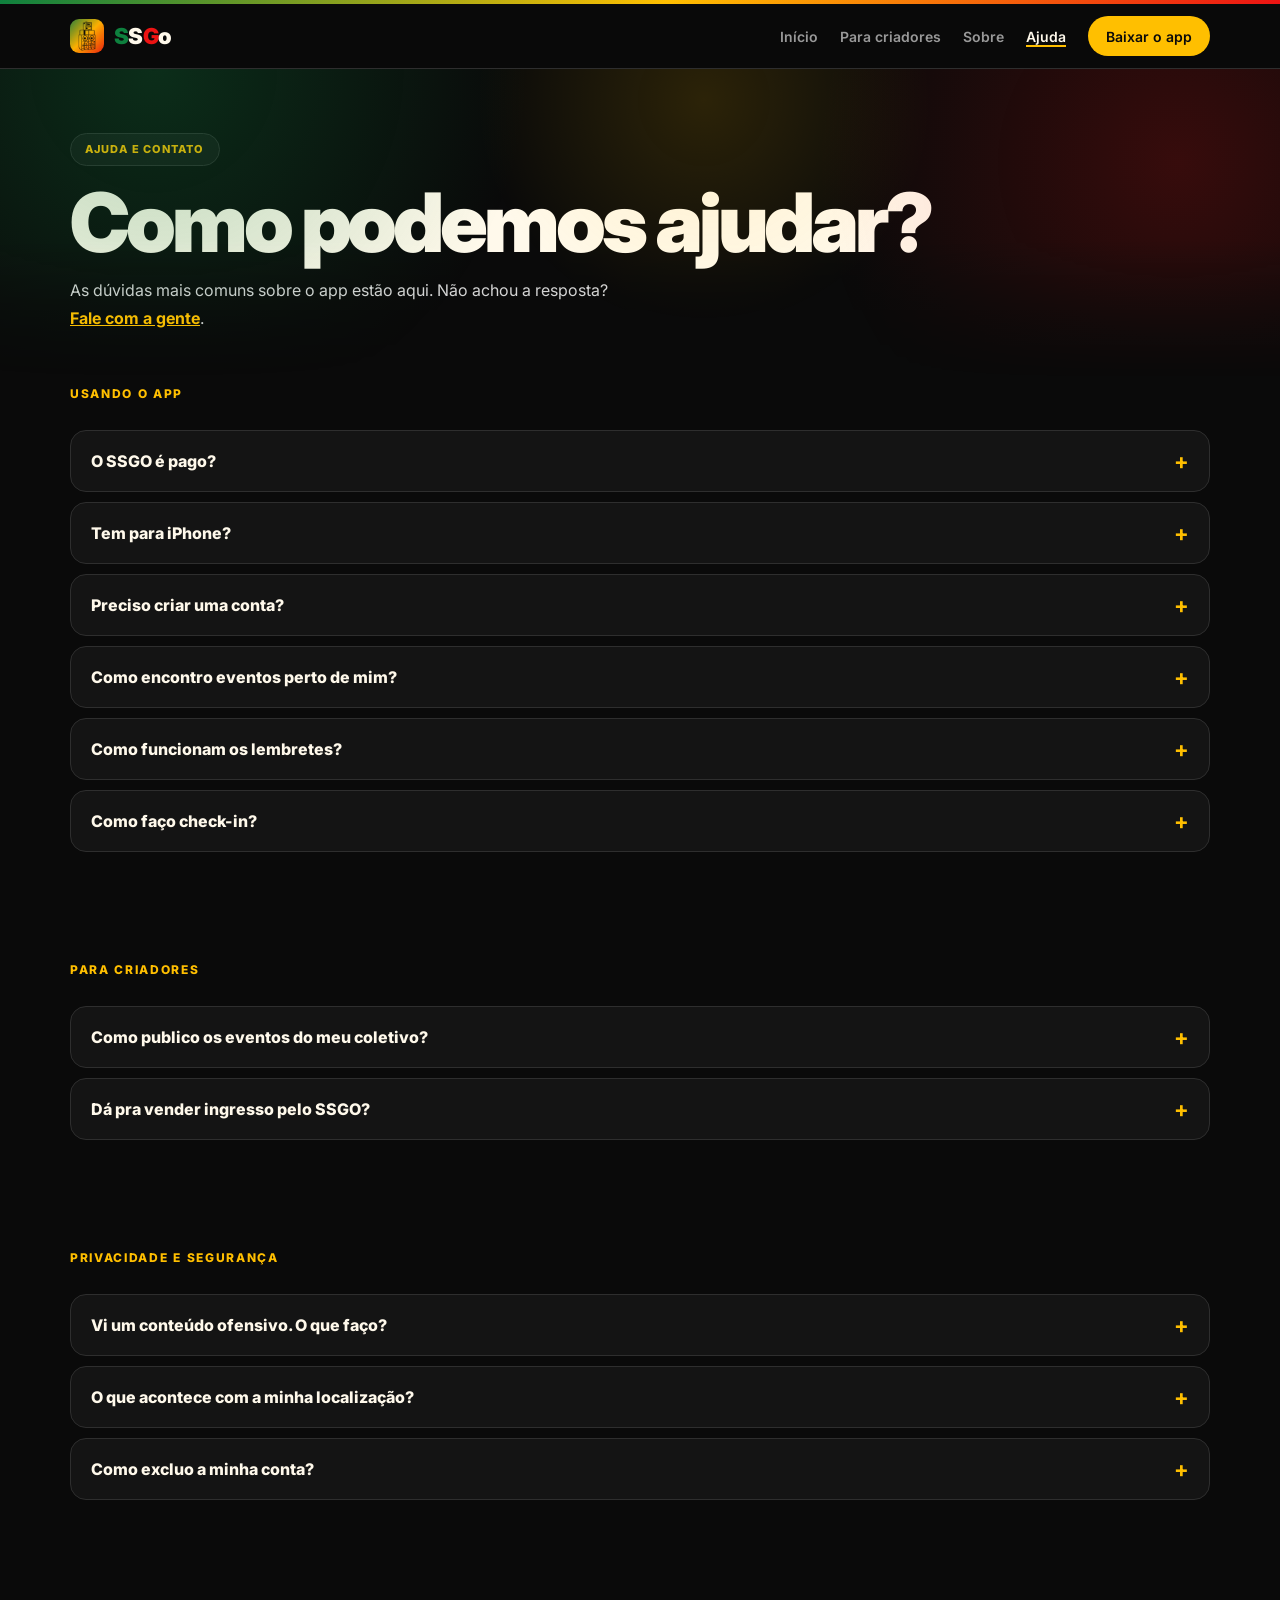
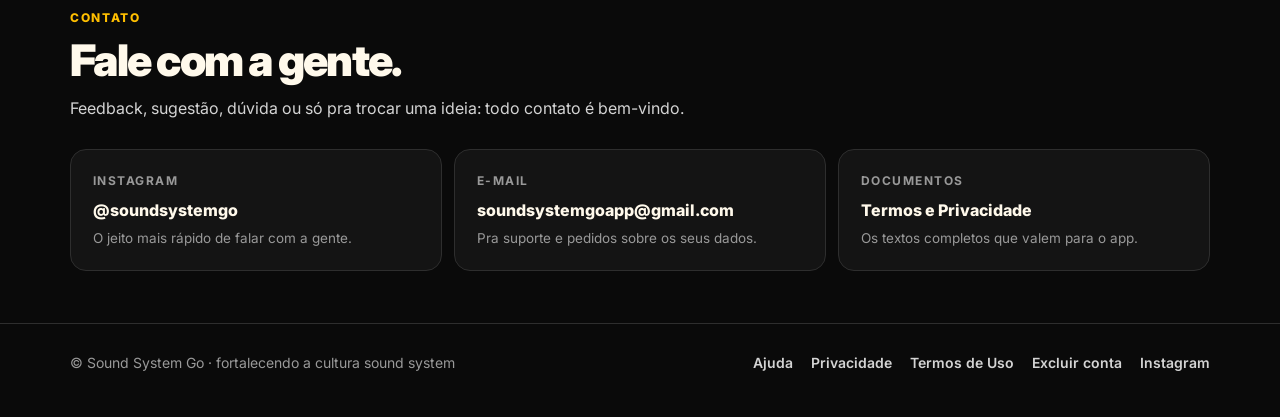
==== ajuda.html @ 23002bc3 "Site institucional (inicio, criadores, sobre, ajuda) com assetlinks e encaminhamento da portaria Pre" ====
<!doctype html>
<html lang="pt-BR">
<head>
<meta charset="utf-8">
<meta name="viewport" content="width=device-width, initial-scale=1">
<title>Ajuda — Sound System Go</title>
<meta name="description" content="Perguntas frequentes sobre o SSGO: iPhone, lembretes, como virar criador de evento, privacidade, exclusão de conta e contato.">
<meta name="theme-color" content="#0a0a0a">
<meta property="og:type" content="website">
<meta property="og:title" content="Ajuda — Sound System Go">
<meta property="og:description" content="Perguntas frequentes e contato.">
<meta property="og:image" content="assets/og.jpg">
<link rel="icon" type="image/png" href="assets/favicon.png">
<link rel="apple-touch-icon" href="assets/icone.png">
<link rel="preconnect" href="https://fonts.googleapis.com">
<link rel="preconnect" href="https://fonts.gstatic.com" crossorigin>
<link href="https://fonts.googleapis.com/css2?family=Inter:wght@400;500;600;700;800;900&display=swap" rel="stylesheet">
<link rel="stylesheet" href="assets/styles.css">
</head>
<body>

<header class="public-header">
  <div class="rasta-bar"></div>
  <div class="container">
    <a class="brand" href="index.html"><img src="assets/icone.png" alt=""><span class="wordmark"><span class="g">S</span>S<span class="r">G</span>o</span></a>
    <a class="header-cta header-cta-mobile" href="index.html#baixar">Baixar</a>
    <nav class="nav" aria-label="Principal">
      <a href="index.html">Início</a>
      <a href="criadores.html">Para criadores</a>
      <a href="sobre.html">Sobre</a>
      <a href="ajuda.html" aria-current="page">Ajuda</a>
      <a class="header-cta" href="index.html#baixar">Baixar o app</a>
    </nav>
  </div>
</header>

<main>
<section class="hero">
  <div class="container">
    <span class="kicker">Ajuda e contato</span>
    <h1>Como podemos ajudar?</h1>
    <p class="hero-text">As dúvidas mais comuns sobre o app estão aqui. Não achou a resposta?
      <a href="#contato" style="color:var(--gold);font-weight:700">Fale com a gente</a>.</p>
  </div>
</section>

<section class="section" style="padding-top:0">
  <div class="container">
    <span class="eyebrow">Usando o app</span>
    <div class="faq">
      <details>
        <summary>O SSGO é pago?</summary>
        <div><p>Não. O app é 100% gratuito, tanto pra quem procura eventos quanto pra quem publica.</p></div>
      </details>
      <details>
        <summary>Tem para iPhone?</summary>
        <div>
          <p>Por enquanto o app está no Google Play (Android). No iPhone, use a versão web: abra
            <a href="https://app.soundsystemgo.com">app.soundsystemgo.com</a> no Safari, toque em
            Compartilhar → Adicionar à Tela de Início, e ele fica com ícone e tela cheia, como um app.</p>
        </div>
      </details>
      <details>
        <summary>Preciso criar uma conta?</summary>
        <div>
          <p>Sim. Você entra com a sua conta Google ou com e-mail e senha (confirmados por um código
            enviado por e-mail). O uso do SSGO é permitido apenas a maiores de 18 anos.</p>
        </div>
      </details>
      <details>
        <summary>Como encontro eventos perto de mim?</summary>
        <div>
          <p>Ative a localização pelo GPS ou escolha a sua cidade. A aba Eventos mostra as sessões num
            raio que você ajusta de 5 a 100 km (o padrão é 30 km), além dos eventos de quem você segue.</p>
        </div>
      </details>
      <details>
        <summary>Como funcionam os lembretes?</summary>
        <div>
          <p>Marque "Quero ir!" num evento e ele vai pra sua Agenda. Você recebe lembrete 1 dia antes e
            3 horas antes, e pode ligar também o lembrete de uma semana antes.</p>
          <p>Tudo isso, e o aviso de evento novo de quem você segue, pode ser ligado ou desligado em
            Configurações → Notificações.</p>
        </div>
      </details>
      <details>
        <summary>Como faço check-in?</summary>
        <div>
          <p>O botão de check-in aparece na página do evento enquanto ele está acontecendo. Cada
            check-in fica guardado em Perfil → "Eventos que já fui".</p>
        </div>
      </details>
    </div>
  </div>
</section>

<section class="section">
  <div class="container">
    <span class="eyebrow">Para criadores</span>
    <div class="faq">
      <details>
        <summary>Como publico os eventos do meu coletivo?</summary>
        <div>
          <p>No Perfil, toque em "Quero ser um criador de evento" e informe a modalidade (coletivo,
            selecta, cantor ou produtor), o @ do Instagram, o estado e a cidade. A administração
            confere o pedido e você recebe uma notificação quando ele for aprovado.
            <a href="criadores.html">Veja o passo a passo</a>.</p>
        </div>
      </details>
      <details>
        <summary>Dá pra vender ingresso pelo SSGO?</summary>
        <div>
          <p>Ainda não, mas está em construção: ingresso com QR code nominal, pagamento por Pix e
            leitura na portaria. Por enquanto, o evento pode trazer o link e as instruções de compra
            que o organizador já usa.</p>
        </div>
      </details>
    </div>
  </div>
</section>

<section class="section">
  <div class="container">
    <span class="eyebrow">Privacidade e segurança</span>
    <div class="faq">
      <details>
        <summary>Vi um conteúdo ofensivo. O que faço?</summary>
        <div>
          <p>Você pode denunciar um comentário, um evento ou um perfil direto no app, e bloquear o autor
            de um comentário. A administração analisa cada denúncia, sem ver quem denunciou.</p>
        </div>
      </details>
      <details>
        <summary>O que acontece com a minha localização?</summary>
        <div>
          <p>Ela fica guardada só no seu aparelho. As coordenadas vão ao servidor apenas pra buscar os
            eventos próximos. Detalhes na <a href="https://soundsystemgoapp.github.io/privacy.html">Política de Privacidade</a>.</p>
        </div>
      </details>
      <details>
        <summary>Como excluo a minha conta?</summary>
        <div>
          <p>No app: Configurações → Privacidade e Segurança → Excluir conta. A ação é permanente.</p>
          <p>Sem acesso ao app? Veja como pedir a exclusão na
            <a href="https://soundsystemgoapp.github.io/delete-account.html">página de exclusão de conta</a>.</p>
        </div>
      </details>
    </div>
  </div>
</section>

<section class="section" id="contato">
  <div class="container">
    <span class="eyebrow">Contato</span>
    <h2 class="section-title">Fale com a gente.</h2>
    <p class="section-text">Feedback, sugestão, dúvida ou só pra trocar uma ideia: todo contato é bem-vindo.</p>
    <div class="contact-grid">
      <a class="contact-card" href="https://www.instagram.com/soundsystemgo">
        <b>Instagram</b>
        <span>@soundsystemgo</span>
        <small>O jeito mais rápido de falar com a gente.</small>
      </a>
      <a class="contact-card" href="mailto:soundsystemgoapp@gmail.com">
        <b>E-mail</b>
        <span>soundsystemgoapp@gmail.com</span>
        <small>Pra suporte e pedidos sobre os seus dados.</small>
      </a>
      <a class="contact-card" href="https://soundsystemgoapp.github.io/terms.html">
        <b>Documentos</b>
        <span>Termos e Privacidade</span>
        <small>Os textos completos que valem para o app.</small>
      </a>
    </div>
  </div>
</section>
</main>

<footer>
  <div class="container">
    <span>© Sound System Go · fortalecendo a cultura sound system</span>
    <nav aria-label="Rodapé">
      <a href="ajuda.html">Ajuda</a>
      <a href="https://soundsystemgoapp.github.io/privacy.html">Privacidade</a>
      <a href="https://soundsystemgoapp.github.io/terms.html">Termos de Uso</a>
      <a href="https://soundsystemgoapp.github.io/delete-account.html">Excluir conta</a>
      <a href="https://www.instagram.com/soundsystemgo">Instagram</a>
    </nav>
  </div>
</footer>

</body>
</html>
---- assets/styles.css ----
:root{
  --bg:#0a0a0a;
  --card:#141414;
  --muted:#262626;
  --border:#2e2e2e;
  --fg:#fff9eb;
  --fg-soft:#d4d4d4;
  --fg-muted:#999;
  --gold:#ffbf00;
  --green:#0e803e;
  --red:#ec1313;
  --rasta:linear-gradient(135deg,#0e803e 0%,#ffbf00 52%,#ec1313 100%);
  --radius:16px;
}
*{box-sizing:border-box;margin:0;padding:0}
html{scroll-behavior:smooth}
@media (prefers-reduced-motion:reduce){html{scroll-behavior:auto}}
body{font-family:"Inter",system-ui,sans-serif;color:var(--fg);background:var(--bg);line-height:1.5;-webkit-font-smoothing:antialiased}
img{display:block;max-width:100%;height:auto}
a{color:inherit}
code{font-size:.92em;background:var(--muted);padding:2px 6px;border-radius:6px}
.container{width:min(1140px,calc(100% - 32px));margin:0 auto}
.rasta-bar{height:4px;background:var(--rasta)}

.public-header{position:sticky;top:0;z-index:40;background:rgba(10,10,10,.86);
  backdrop-filter:blur(20px);-webkit-backdrop-filter:blur(20px);border-bottom:1px solid var(--border)}
.public-header .container{display:flex;align-items:center;justify-content:space-between;min-height:64px;gap:16px}
.brand{display:inline-flex;align-items:center;gap:10px;text-decoration:none;font-weight:900;font-size:22px;letter-spacing:-.03em}
.brand img{width:34px;height:34px;border-radius:9px}
.wordmark .g{color:var(--green)}
.wordmark .r{color:var(--red)}
.nav{display:flex;gap:22px;align-items:center}
.nav a{color:var(--fg-muted);font-size:14px;font-weight:600;text-decoration:none}
.nav a:hover,.nav a[aria-current="page"]{color:var(--fg)}
.nav a[aria-current="page"]{box-shadow:inset 0 -2px 0 var(--gold)}
.header-cta{display:inline-flex;align-items:center;min-height:40px;padding:0 18px;border-radius:999px;
  background:var(--gold);color:#0a0a0a !important;font-size:14px;font-weight:800;text-decoration:none}

.hero{position:relative;padding:64px 0 48px;overflow:hidden}
.hero::before{content:"";position:absolute;inset:0;pointer-events:none;
  background:radial-gradient(circle at 12% 0%,rgba(14,128,62,.30),transparent 32%),
             radial-gradient(circle at 55% 10%,rgba(255,191,0,.14),transparent 30%),
             radial-gradient(circle at 92% 30%,rgba(236,19,19,.20),transparent 30%);
  -webkit-mask-image:linear-gradient(#000 55%,transparent);mask-image:linear-gradient(#000 55%,transparent)}
.hero-grid{position:relative;display:grid;grid-template-columns:minmax(0,1.1fr) minmax(0,.9fr);gap:40px;align-items:center}
.kicker{display:inline-flex;align-items:center;gap:8px;padding:7px 14px;border:1px solid var(--border);
  border-radius:999px;background:var(--card);font-size:11px;font-weight:800;letter-spacing:.1em;text-transform:uppercase;color:var(--gold)}
h1{font-size:clamp(44px,6.4vw,84px);line-height:.95;font-weight:900;letter-spacing:-.05em;margin:18px 0 14px}
.statement{font-size:clamp(22px,2.4vw,34px);font-weight:800;letter-spacing:-.03em;line-height:1.15}
.statement strong{color:var(--gold)}
.hero-text{margin-top:16px;max-width:560px;color:var(--fg-soft);font-size:16px;line-height:1.7}
.actions{display:flex;gap:12px;margin-top:26px;flex-wrap:wrap}
.primary-action,.secondary-action{display:inline-flex;align-items:center;justify-content:center;gap:8px;
  min-height:50px;padding:0 24px;border-radius:999px;font-size:15px;font-weight:800;text-decoration:none;transition:transform .15s,box-shadow .15s}
.primary-action{color:#0a0a0a;background:var(--gold);box-shadow:0 14px 34px rgba(255,191,0,.22)}
.primary-action:hover{transform:translateY(-1px);box-shadow:0 18px 40px rgba(255,191,0,.30)}
.secondary-action{color:var(--fg);background:var(--card);border:1px solid var(--border)}
.secondary-action:hover{border-color:var(--gold)}
.hero-points{display:flex;gap:10px 20px;margin-top:26px;flex-wrap:wrap}
.hero-points span{display:inline-flex;align-items:center;gap:8px;font-size:13.5px;font-weight:700;color:var(--fg)}
.hero-points span::before{content:"";width:8px;height:8px;border-radius:999px;background:var(--green);
  box-shadow:0 0 0 5px rgba(14,128,62,.22)}

.phones{position:relative;display:flex;justify-content:center;min-height:540px}
.phone{width:min(270px,62%);border-radius:34px;padding:8px;background:#1c1c1c;border:1px solid #333;
  box-shadow:0 30px 70px rgba(0,0,0,.6)}
.phone img{border-radius:26px;aspect-ratio:9/20;object-fit:cover;width:100%}
.phones .phone:first-child{position:relative;z-index:2;transform:translateX(-18%) rotate(-3deg)}
.phones .phone:last-child{position:absolute;top:44px;right:4%;transform:rotate(5deg);opacity:.92}
.phones.single .phone{position:relative;top:auto;right:auto;transform:none;opacity:1}

.section{padding:52px 0}
.eyebrow{color:var(--gold);font-size:12px;font-weight:800;letter-spacing:.14em;text-transform:uppercase}
.section-title{font-size:clamp(28px,3.4vw,46px);line-height:1.05;font-weight:900;letter-spacing:-.04em;margin:10px 0 12px}
.section-text{max-width:720px;color:var(--fg-soft);font-size:16px;line-height:1.7}
.process-grid{display:grid;grid-template-columns:repeat(4,minmax(0,1fr));gap:1px;overflow:hidden;
  border:1px solid var(--border);border-radius:var(--radius);background:var(--border);margin-top:28px}
.process-card{min-height:210px;padding:24px;background:var(--card)}
.process-card span{display:inline-flex;align-items:center;justify-content:center;width:44px;height:44px;
  border-radius:12px;color:#0a0a0a;background:var(--gold);font-weight:900;font-size:14px}
.process-card:nth-child(4n+1) span{background:var(--green);color:var(--fg)}
.process-card:nth-child(4n+3) span{background:var(--red);color:var(--fg)}
.process-card h3{margin:16px 0 8px;font-size:17px;font-weight:800;letter-spacing:-.02em}
.process-card p{color:var(--fg-muted);font-size:14px;line-height:1.6}

.split{display:grid;grid-template-columns:minmax(0,.9fr) minmax(0,1.1fr);gap:40px;align-items:start}
.capability-list{display:grid;gap:12px}
.capability-item{display:grid;grid-template-columns:48px minmax(0,1fr);gap:16px;padding:18px;
  border:1px solid var(--border);border-radius:var(--radius);background:var(--card)}
.capability-icon{display:flex;align-items:center;justify-content:center;width:44px;height:44px;border-radius:12px;
  background:var(--muted);font-size:21px}
.capability-item h3{font-size:16px;font-weight:800;letter-spacing:-.02em;margin-bottom:4px}
.capability-item p{color:var(--fg-muted);font-size:14px;line-height:1.6}

.tiers{display:flex;flex-wrap:wrap;gap:10px;margin-top:22px}
.tier{display:inline-flex;align-items:center;gap:10px;padding:8px 14px 8px 8px;border-radius:999px;
  background:var(--card);border:1px solid var(--border);font-size:14px;font-weight:700}
.tier i{width:26px;height:26px;border-radius:999px;border:3px solid var(--ring);background:var(--muted)}
.tier small{color:var(--fg-muted);font-weight:600}
.tier.legends i{border:none;background:conic-gradient(#0e803e,#ffbf00,#ec1313,#0e803e);
  -webkit-mask:radial-gradient(circle,transparent 9px,#000 10px);mask:radial-gradient(circle,transparent 9px,#000 10px)}

.time-card{border-radius:24px;padding:32px;position:relative;overflow:hidden;
  background:linear-gradient(135deg,#0f2418 0%,#1a1a1a 55%,#2a0f0f 120%);border:1px solid var(--border)}
.time-card::before{content:"";position:absolute;left:0;top:0;bottom:0;width:5px;background:var(--rasta)}
.time-card h2{font-size:clamp(24px,2.8vw,38px);font-weight:900;letter-spacing:-.035em;line-height:1.1}
.time-card>p{margin-top:12px;color:var(--fg-soft);font-size:15px;line-height:1.7;max-width:700px}
.compare{display:grid;grid-template-columns:1fr 1fr;gap:14px;margin-top:24px}
.compare-box{border-radius:var(--radius);padding:20px;background:rgba(255,255,255,.04);border:1px solid rgba(255,255,255,.08)}
.compare-box b{display:block;font-size:11px;letter-spacing:.12em;text-transform:uppercase;color:var(--fg-muted);margin-bottom:10px}
.compare-box.after b{color:var(--gold)}
.compare-box p{color:var(--fg-soft);font-size:15px;line-height:1.65}

.final-cta{border-radius:24px;padding:36px;border:1px solid var(--border);margin-bottom:60px;position:relative;overflow:hidden;
  background:radial-gradient(circle at 10% 10%,rgba(255,191,0,.16),transparent 34%),var(--card)}
.final-cta h2{font-size:clamp(26px,3.2vw,42px);font-weight:900;letter-spacing:-.04em;line-height:1.08;max-width:760px;margin-top:8px}
.final-cta p{color:var(--fg-soft);margin-top:10px;max-width:640px;line-height:1.65}
.store-note{font-size:13px;color:var(--fg-muted);margin-top:16px}

.badge-soon{display:inline-flex;align-items:center;padding:4px 10px;border-radius:999px;font-size:11px;font-weight:800;
  letter-spacing:.08em;text-transform:uppercase;background:rgba(255,191,0,.14);color:var(--gold);border:1px solid rgba(255,191,0,.3)}

.prose{max-width:720px}
.prose p{color:var(--fg-soft);font-size:17px;line-height:1.8;margin-top:18px}
.prose p:first-child{margin-top:0}
.prose .lead{font-size:clamp(24px,2.6vw,32px);font-weight:900;color:var(--fg);letter-spacing:-.03em;line-height:1.2}
.prose .signoff{font-weight:900;color:var(--gold);letter-spacing:.04em}
.prose a{color:var(--gold);font-weight:700}

.faq{display:grid;gap:10px;margin-top:26px}
.faq details{border:1px solid var(--border);border-radius:var(--radius);background:var(--card)}
.faq summary{cursor:pointer;list-style:none;padding:18px 52px 18px 20px;font-weight:800;font-size:16px;position:relative}
.faq summary::-webkit-details-marker{display:none}
.faq summary::after{content:"+";position:absolute;right:20px;top:50%;transform:translateY(-50%);
  font-size:22px;font-weight:700;color:var(--gold)}
.faq details[open] summary::after{content:"–"}
.faq details>div{padding:0 20px 20px;color:var(--fg-soft);font-size:15px;line-height:1.7}
.faq details>div p+p{margin-top:10px}
.faq a{color:var(--gold);font-weight:700}

.contact-grid{display:grid;grid-template-columns:repeat(3,minmax(0,1fr));gap:12px;margin-top:26px}
.contact-card{display:block;padding:22px;border-radius:var(--radius);border:1px solid var(--border);background:var(--card);text-decoration:none}
.contact-card:hover{border-color:var(--gold)}
.contact-card b{display:block;font-size:12px;letter-spacing:.12em;text-transform:uppercase;color:var(--fg-muted)}
.contact-card span{display:block;margin-top:8px;font-size:16px;font-weight:800;word-break:break-word}
.contact-card small{display:block;margin-top:6px;color:var(--fg-muted);font-size:13.5px;line-height:1.55}

footer{border-top:1px solid var(--border);padding:28px 0 44px;color:var(--fg-muted);font-size:14px}
footer .container{display:flex;justify-content:space-between;gap:16px 24px;flex-wrap:wrap;align-items:center}
footer nav{display:flex;gap:8px 18px;flex-wrap:wrap}
footer a{color:var(--fg-soft);text-decoration:none;font-weight:600}
footer a:hover{color:var(--gold)}

:focus-visible{outline:2px solid var(--gold);outline-offset:3px;border-radius:6px}

@media (max-width:1000px){
  .hero-grid,.split{grid-template-columns:1fr}
  .process-grid{grid-template-columns:repeat(2,minmax(0,1fr))}
  .phones{min-height:480px}
}
@media (max-width:760px){
  .public-header .container{flex-wrap:wrap;padding:10px 0;gap:10px}
  .nav{order:3;width:100%;gap:18px;overflow-x:auto;padding-bottom:4px;scrollbar-width:none}
  .nav .header-cta{display:none}
  .hero{padding:40px 0 32px}
  .process-grid,.compare,.contact-grid{grid-template-columns:1fr}
  .primary-action,.secondary-action{width:100%}
  .phones{min-height:420px}
  .phone{width:58%}
  .time-card,.final-cta{padding:24px}
}
@media (min-width:761px){.header-cta-mobile{display:none}}
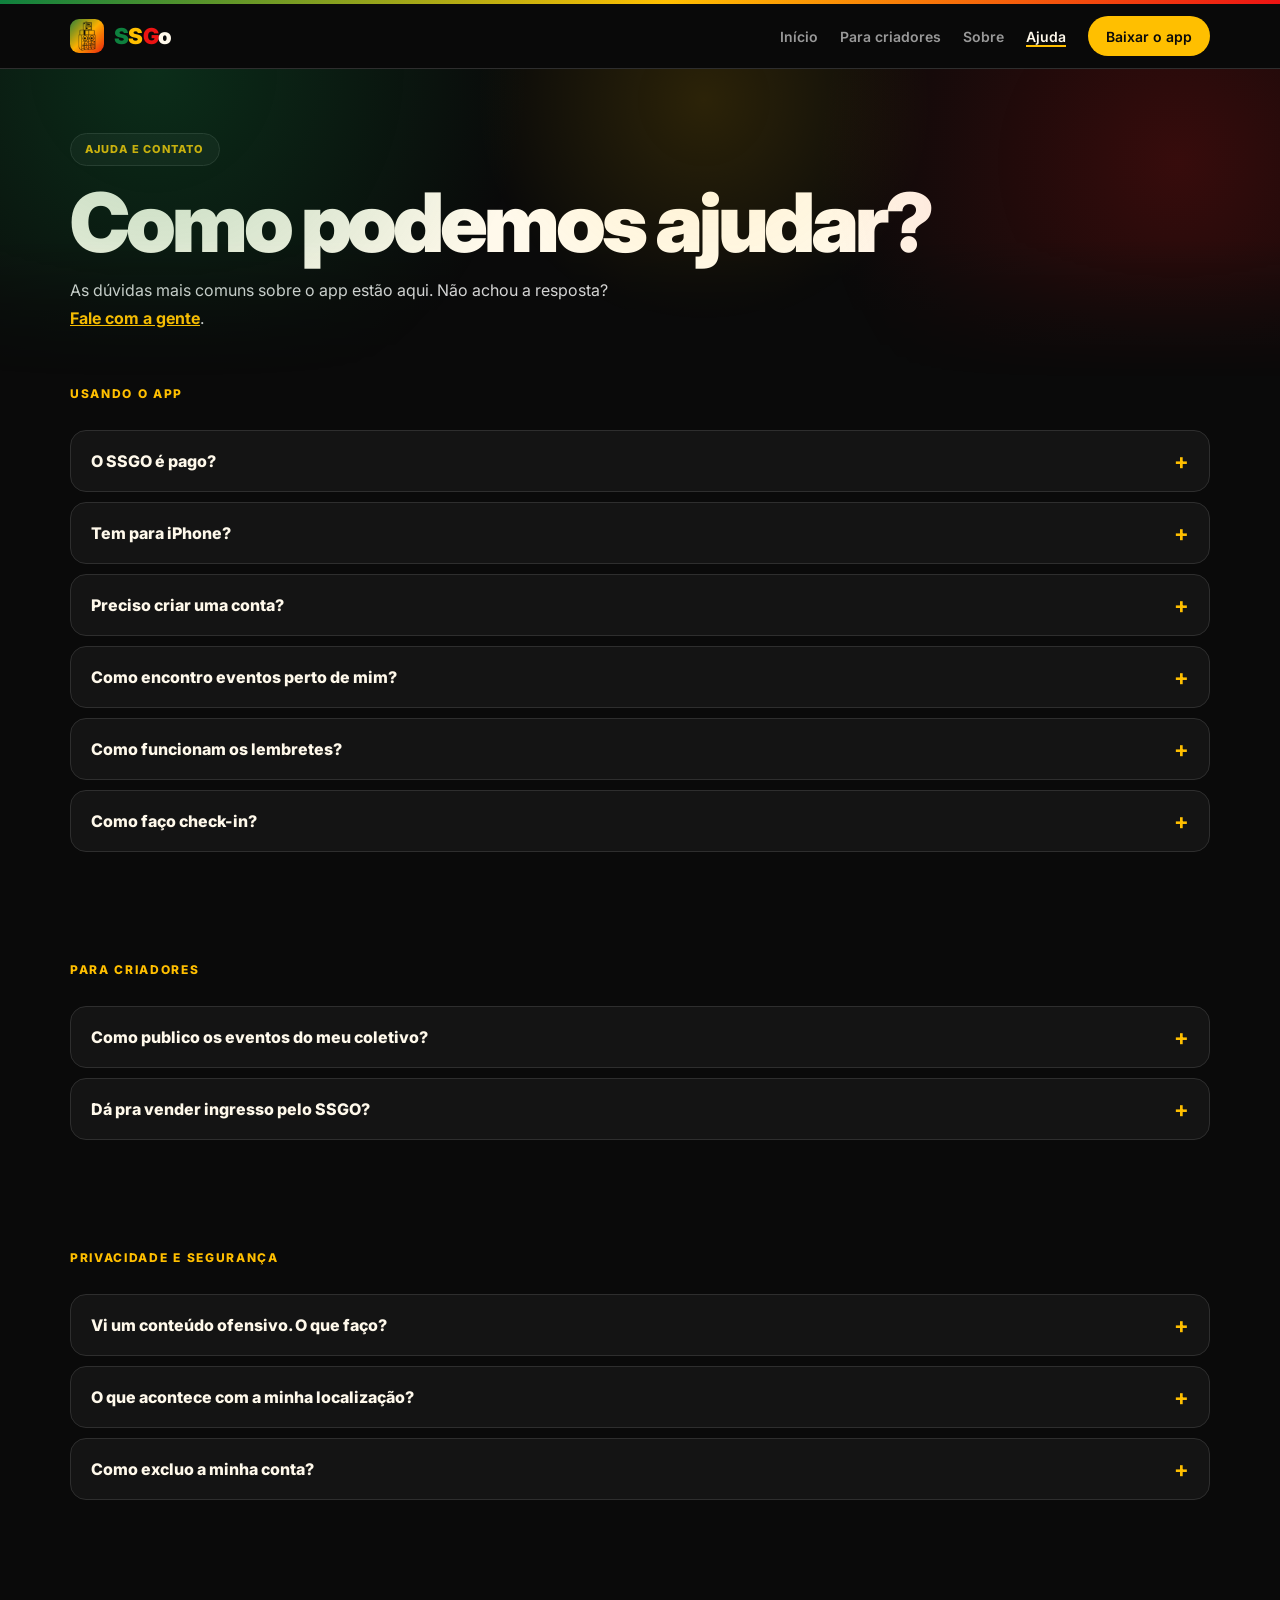
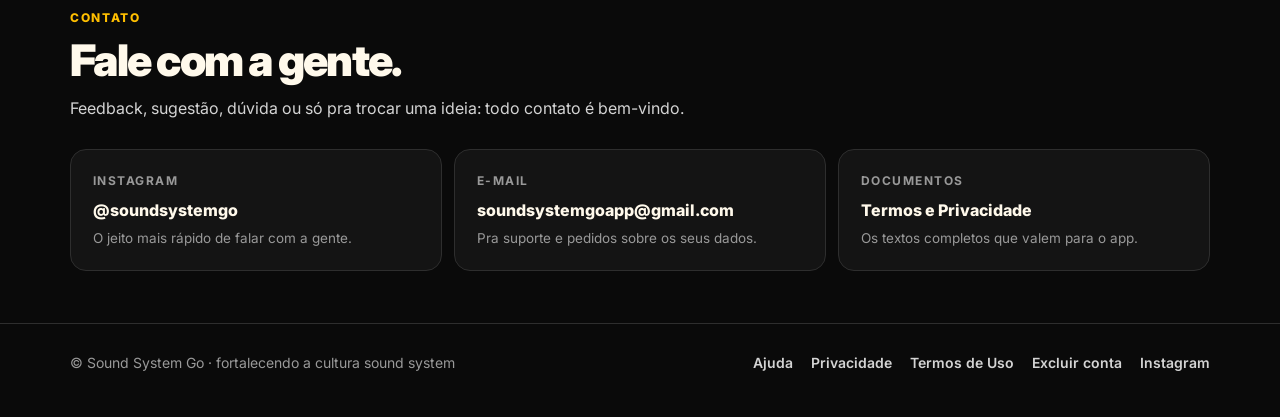
==== commit f31a24b4: "Site: nova imagem de prévia do link e SSGo nas cores da marca" ====
--- a/ajuda.html
+++ b/ajuda.html
@@ -9,7 +9,12 @@
 <meta property="og:type" content="website">
 <meta property="og:title" content="Ajuda — Sound System Go">
 <meta property="og:description" content="Perguntas frequentes e contato.">
-<meta property="og:image" content="assets/og.jpg">
+<meta property="og:url" content="https://soundsystemgo.com/ajuda.html">
+<meta property="og:image" content="https://soundsystemgo.com/assets/og.jpg?v=2">
+<meta property="og:image:width" content="1200">
+<meta property="og:image:height" content="630">
+<meta property="og:image:alt" content="SSGo — Eventos sound system perto de você">
+<meta name="twitter:card" content="summary_large_image">
 <link rel="icon" type="image/png" href="assets/favicon.png">
 <link rel="apple-touch-icon" href="assets/icone.png">
 <link rel="preconnect" href="https://fonts.googleapis.com">
@@ -22,7 +27,7 @@
 <header class="public-header">
   <div class="rasta-bar"></div>
   <div class="container">
-    <a class="brand" href="index.html"><img src="assets/icone.png" alt=""><span class="wordmark"><span class="g">S</span>S<span class="r">G</span>o</span></a>
+    <a class="brand" href="index.html"><img src="assets/icone.png" alt=""><span class="wordmark"><span class="g">S</span><span class="y">S</span><span class="r">G</span>o</span></a>
     <a class="header-cta header-cta-mobile" href="index.html#baixar">Baixar</a>
     <nav class="nav" aria-label="Principal">
       <a href="index.html">Início</a>
--- a/assets/styles.css
+++ b/assets/styles.css
@@ -28,6 +28,7 @@
 .brand{display:inline-flex;align-items:center;gap:10px;text-decoration:none;font-weight:900;font-size:22px;letter-spacing:-.03em}
 .brand img{width:34px;height:34px;border-radius:9px}
 .wordmark .g{color:var(--green)}
+.wordmark .y{color:var(--gold)}
 .wordmark .r{color:var(--red)}
 .nav{display:flex;gap:22px;align-items:center}
 .nav a{color:var(--fg-muted);font-size:14px;font-weight:600;text-decoration:none}
@@ -153,9 +154,21 @@
 
 :focus-visible{outline:2px solid var(--gold);outline-offset:3px;border-radius:6px}
 
+/* Evento direto do Instagram (change tutorial-instagram) */
+.process-grid.five{grid-template-columns:repeat(5,minmax(0,1fr))}
+.process-grid.three{grid-template-columns:repeat(3,minmax(0,1fr))}
+.important-box{margin-top:20px;padding:22px;border-radius:var(--radius);background:var(--card);border:1px solid rgba(255,191,0,.45)}
+.important-box h3{color:var(--gold);font-size:17px;font-weight:800;margin-bottom:10px}
+.important-box ul{list-style:none;display:grid;gap:8px}
+.important-box li{position:relative;padding-left:18px;color:var(--fg-soft);font-size:15px;line-height:1.6}
+.important-box li::before{content:"";position:absolute;left:0;top:.6em;width:7px;height:7px;border-radius:999px;background:var(--gold)}
+.section-link{display:inline-block;margin-top:20px;color:var(--gold);font-weight:800;text-decoration:none}
+.section-link:hover{text-decoration:underline}
+
 @media (max-width:1000px){
   .hero-grid,.split{grid-template-columns:1fr}
-  .process-grid{grid-template-columns:repeat(2,minmax(0,1fr))}
+  .process-grid,.process-grid.five{grid-template-columns:repeat(2,minmax(0,1fr))}
+  .process-grid.five .process-card:last-child{grid-column:1/-1}
   .phones{min-height:480px}
 }
 @media (max-width:760px){
@@ -163,7 +176,7 @@
   .nav{order:3;width:100%;gap:18px;overflow-x:auto;padding-bottom:4px;scrollbar-width:none}
   .nav .header-cta{display:none}
   .hero{padding:40px 0 32px}
-  .process-grid,.compare,.contact-grid{grid-template-columns:1fr}
+  .process-grid,.process-grid.five,.process-grid.three,.compare,.contact-grid{grid-template-columns:1fr}
   .primary-action,.secondary-action{width:100%}
   .phones{min-height:420px}
   .phone{width:58%}
